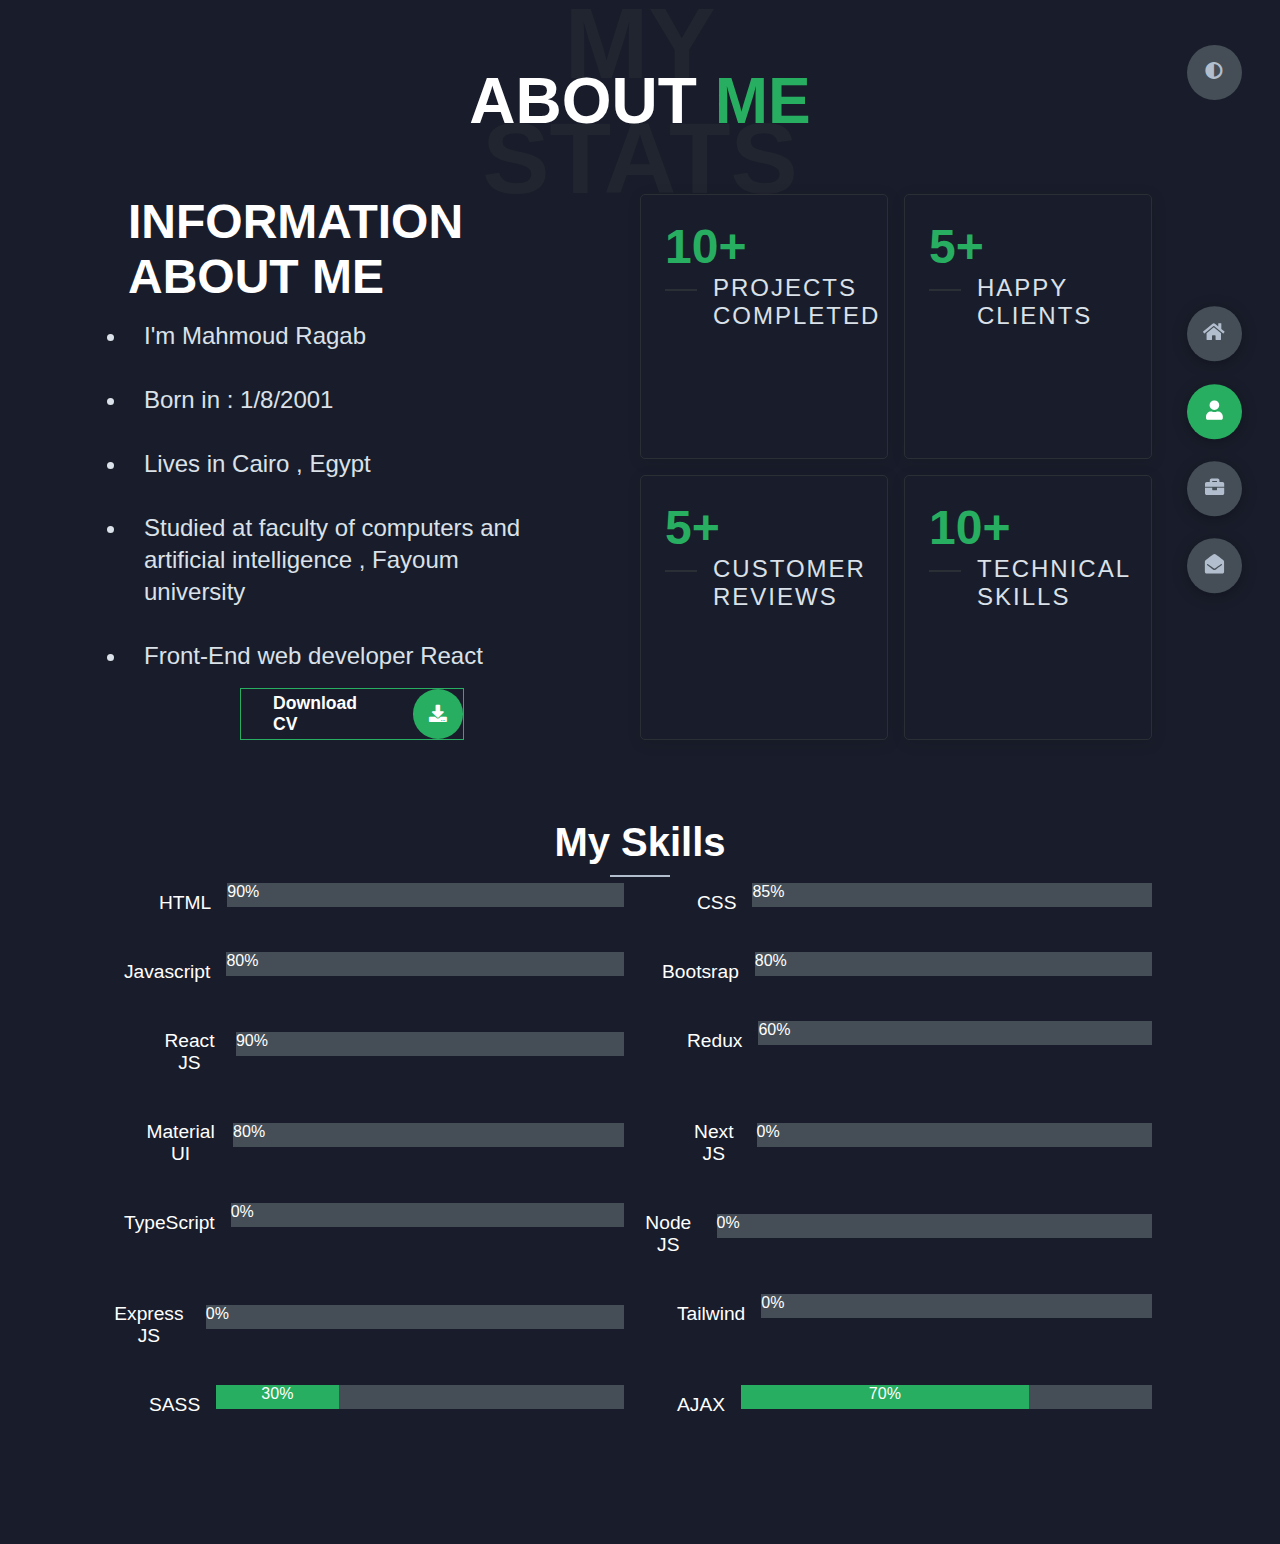
==== about.html @ 5425aca1 "create" ====
<!DOCTYPE html>
<html lang="en">
  <head>
    <meta charset="UTF-8" />
    <meta http-equiv="X-UA-Compatible" content="IE=edge" />
    <meta name="viewport" content="width=device-width, initial-scale=1.0" />
    <title>Portfolio</title>
    <link
      href="https://cdn.jsdelivr.net/npm/bootstrap@5.1.3/dist/css/bootstrap.min.css"
      rel="stylesheet"
      integrity="sha384-1BmE4kWBq78iYhFldvKuhfTAU6auU8tT94WrHftjDbrCEXSU1oBoqyl2QvZ6jIW3"
      crossorigin="anonymous"
    />
    <link rel="stylesheet" href="css/all.css" />
    <link rel="stylesheet" href="css/all.css" />
    <link rel="stylesheet" href="css/sass/about/about.css" />
  </head>
  <body class="main-content">
    <!-- Main -->
    <main>
      <section class="sec2 section">
        <div class="main-title">
          <h2>
            <span class="bg-text"
              >MY <br />
              STATS</span
            >
            About <span class="me">me</span>
          </h2>
        </div>
        <!-- End main-title -->

        <div class="about-container">
          <div class="left-about">
            <h4>Information About Me</h4>
            <ul>
              <li>I'm <span>Mahmoud Ragab</span></li>
              <li>Born in : 1/8/2001</li>
              <li>Lives in Cairo , Egypt</li>
              <li>
                Studied at faculty of computers and artificial intelligence ,
                Fayoum university
              </li>
              <li>Front-End web developer React</li>
            </ul>
            <div class="down-cv about-down-cv">
              <a
                href="files/Ahmed Hossam.pdf"
                class="rounded-pill"
                download="Ahmed Hossam"
              >
                <span class="button-text">Download CV</span>
                <span class="button-icon"><i class="fas fa-download"></i></span>
              </a>
            </div>
            <!-- End  btn-cont -->
          </div>
          <!-- End left-about -->
          <div class="right-about">
            <div class="about-item">
              <div class="about-text">
                <p class="larg-text">10+</p>
                <p class="small-text">
                  Projects <br />
                  Completed
                </p>
              </div>
              <!--End about-text  -->
            </div>
            <!-- End about-item -->

            <div class="about-item">
              <div class="about-text">
                <p class="larg-text">5+</p>
                <p class="small-text">
                  Happy <br />
                  Clients
                </p>
              </div>
              <!--End about-text  -->
            </div>
            <!-- End about-item -->
            <div class="about-item">
              <div class="about-text">
                <p class="larg-text">5+</p>
                <p class="small-text">
                  Customer <br />
                  Reviews
                </p>
              </div>
              <!--End about-text  -->
            </div>
            <!-- End about-item -->

            <div class="about-item">
              <div class="about-text">
                <p class="larg-text">10+</p>
                <p class="small-text">
                  Technical <br />
                  Skills
                </p>
              </div>
              <!--End about-text  -->
            </div>
            <!-- End about-item -->
          </div>
          <!-- End  right-about-->
        </div>
        <!--  about-container-->
        <div class="about-stats">
          <h4 class="stats-title">My Skills <span></span></h4>
          <div class="progress-bars">
            <div class="prog-bar">
              <div class="progress-con">
                <p style="margin-left: 15px">HTML</p>
                <div class="progress">
                  <span class="html" id="html"> 90%</span>
                </div>
                <!-- progress -->
              </div>
              <!-- progress-con -->
            </div>
            <!-- progress-bar -->

            <div class="prog-bar">
              <div class="progress-con">
                <p style="margin-left: 25px">CSS</p>
                <div class="progress">
                  <span id="css"> 85%</span>
                </div>
                <!-- progress -->
              </div>
              <!-- progress-con -->
            </div>
            <!-- progress-bar -->

            <div class="prog-bar">
              <div class="progress-con">
                <p>Javascript</p>
                <div class="progress">
                  <span id="javascript"> 80%</span>
                </div>
                <!-- progress -->
              </div>
              <!-- progress-con -->
            </div>
            <!-- progress-bar -->

            <div class="prog-bar">
              <div class="progress-con">
                <p style="margin-left: -10px">Bootsrap</p>
                <div class="progress">
                  <span id="bootstrap"> 80%</span>
                </div>
                <!-- progress -->
              </div>
              <!-- progress-con -->
            </div>
            <!-- progress-bar -->

            <div class="prog-bar">
              <div class="progress-con">
                <p style="margin-left: 15px">React JS</p>
                <div class="progress">
                  <span id="sass"> 90%</span>
                </div>
                <!-- progress -->
              </div>
              <!-- progress-con -->
            </div>
            <!-- progress-bar -->

            <div class="prog-bar">
              <div class="progress-con">
                <p style="margin-left: 15px">Redux</p>
                <div class="progress">
                  <span id="react"> 60%</span>
                </div>
                <!-- progress -->
              </div>
              <!-- progress-con -->
            </div>
            <!-- progress-bar -->

            <div class="prog-bar">
              <div class="progress-con">
                <p style="margin-left: 0px">Material UI</p>
                <div class="progress">
                  <span id="tailwind"> 80%</span>
                </div>
                <!-- progress -->
              </div>
              <!-- progress-con -->
            </div>
            <!-- progress-bar -->

            <div class="prog-bar">
              <div class="progress-con">
                <p style="margin-left: 15px">Next JS</p>
                <div class="progress">
                  <span id="redux"> 0%</span>
                </div>
                <!-- progress -->
              </div>
              <!-- progress-con -->
            </div>
            <!-- progress-bar -->

            <div class="prog-bar">
              <div class="progress-con">
                <p style="margin-left: -20px">TypeScript</p>
                <div class="progress">
                  <span id="type"> 0%</span>
                </div>
                <!-- progress -->
              </div>
              <!-- progress-con -->
            </div>
            <!-- progress-bar -->

            <div class="prog-bar">
              <div class="progress-con">
                <p style="padding-left: 0">Node JS</p>
                <div class="progress">
                  <span id="next"> 0%</span>
                </div>
                <!-- progress -->
              </div>
              <!-- progress-con -->
            </div>
            <!-- progress-bar -->
            <div class="prog-bar">
              <div class="progress-con">
                <p style="padding-left: 0">Express JS</p>
                <div class="progress">
                  <span id="next"> 0%</span>
                </div>
                <!-- progress -->
              </div>
              <!-- progress-con -->
            </div>
            <!-- progress-bar -->

            <div class="prog-bar">
              <div class="progress-con">
                <p style="margin-left: 5px">Tailwind</p>
                <div class="progress">
                  <span id="next"> 0%</span>
                </div>
                <!-- progress -->
              </div>
              <!-- progress-con -->
            </div>
            <!-- progress-bar -->

            <div class="prog-bar">
              <div class="progress-con">
                <p style="margin-left: 5px">SASS</p>
                <div class="progress">
                  <span
                    id="next"
                    style="
                      position: absolute;
                      text-align: center;
                      top: 0;
                      left: 0;
                      height: 100%;
                      background-color: var(--color-secondary);
                      transition: 0.5s;
                      width: 30% !important;
                      font-size: 1rem;
                    "
                  >
                    30%</span
                  >
                </div>
                <!-- progress -->
              </div>
              <!-- progress-con -->
            </div>
            <!-- progress-bar -->

            <div class="prog-bar">
              <div class="progress-con">
                <p style="margin-left: 5px">AJAX</p>
                <div class="progress">
                  <span
                    id="next"
                    style="
                      position: absolute;
                      text-align: center;
                      top: 0;
                      left: 0;
                      height: 100%;
                      background-color: var(--color-secondary);
                      transition: 0.5s;
                      width: 70% !important;
                      font-size: 1rem;
                    "
                  >
                    70%</span
                  >
                </div>
                <!-- progress -->
              </div>
              <!-- progress-con -->
            </div>
            <!-- progress-bar -->
          </div>
          <!-- progress-bars -->
        </div>
        <!-- about-stats -->
      </section>
      <!-- about -->
    </main>
    <!-- End of main section -->

    <!-- controls buttons -->
    <div class="controls">
      <div class="control control-1" id="home">
        <i class="fas fa-home"></i>
      </div>
      <!-- End of home -->
      <div class="control control-2 active-btn" id="about">
        <i class="fas fa-user"></i>
      </div>
      <!-- End of about -->
      <div class="control control-3" id="portfolio">
        <i class="fas fa-briefcase"></i>
      </div>
      <!-- End of portfolio  -->
      <div class="control control-4" id="contact">
        <i class="fas fa-envelope-open"></i>
      </div>
      <!-- End of contact -->
    </div>
    <!-- End of controls -->
    <div class="theme-btn">
      <i class="fas fa-adjust"></i>
    </div>

    <script
      src="https://cdn.jsdelivr.net/npm/bootstrap@5.1.3/dist/js/bootstrap.bundle.min.js"
      integrity="sha384-ka7Sk0Gln4gmtz2MlQnikT1wXgYsOg+OMhuP+IlRH9sENBO0LRn5q+8nbTov4+1p"
      crossorigin="anonymous"
    ></script>
    <script src="js/script.js"></script>
    <script src="js/about.js"></script>
  </body>
</html>
---- css/sass/about/about.css ----
@media screen and (max-width: 450px) {
  .sec2 {
    padding: 4rem 0rem;
    width: 100% !important;
  }
  .sec2 .main-title h2 {
    font-size: 3rem !important;
  }
  .sec2 .main-title h2 .bg-text {
    font-size: 4.5rem;
  }
  .sec2 .about-container {
    padding-top: 4.5rem !important;
    padding-bottom: 5rem;
    grid-template-columns: repeat(1, 1fr) !important;
  }
  .sec2 .about-container .left-about {
    width: 100% !important;
    padding: 0.5rem 2rem;
  }
  .sec2 .about-container .left-about li {
    padding: 0rem 1rem !important;
    font-size: 1rem !important;
  }
  .sec2 .about-container .left-about h4 {
    font-size: 1.2rem !important;
  }
  .sec2 .about-container .left-about .about-down-cv {
    margin-left: 50%;
    transform: translateX(-50%);
    margin-bottom: 2rem;
  }
  .sec2 .about-container .left-about .about-down-cv a .button-text {
    padding: 0 1rem;
    font-size: 0.7rem;
  }
  .sec2 .about-container .left-about .about-down-cv a .button-icon {
    padding: 0.4rem;
  }
  .sec2 .about-container .right-about {
    grid-template-columns: repeat(1, 1fr) !important;
    grid-gap: 1rem !important;
    padding: 1rem 4rem;
  }
  .sec2 .about-container .right-about .about-item {
    border-radius: 10px !important;
  }
  .sec2 .about-container .right-about .about-item .about-text {
    padding: 1.5rem;
    display: flex;
    flex-direction: column;
  }
  .sec2 .about-container .right-about .about-item .about-text .larg-text {
    font-size: 3rem !important;
  }
  .sec2 .about-container .right-about .about-item .about-text .small-text {
    padding-left: 1.5rem;
    font-size: 1.5rem !important;
  }
  .sec2 .about-stats .stats-title {
    font-size: 2rem;
  }
  .sec2 .about-stats .stats-title span {
    width: 100px;
    margin-left: calc(50% - 50px);
  }
  .sec2 .about-stats .progress-bars {
    grid-template-columns: repeat(1, 1fr) !important;
    grid-gap: 1rem;
  }
  .sec2 .about-stats .progress-bars .prog-bar .progress-con {
    margin: 0 2rem;
  }
  .sec2 .about-stats .progress-bars .prog-bar .progress-con p {
    font-size: 1.2rem;
    padding-top: 15px;
    padding-left: 1rem;
    margin-left: -20px;
  }
  .sec2 .about-stats .progress-bars .prog-bar .progress-con .progress {
    width: 100%;
    height: 1.5rem;
    background-color: var(--color-grey-4);
    margin-left: 1rem;
  }
}
@media screen and (min-width: 451px) and (max-width: 800px) {
  .sec2 {
    padding: 4rem 0rem;
    width: 100% !important;
  }
  .sec2 .main-title h2 {
    font-size: 3.3rem !important;
  }
  .sec2 .main-title h2 .bg-text {
    font-size: 4.8rem;
  }
  .sec2 .about-container {
    padding-top: 4.5rem !important;
    padding-bottom: 5rem;
    grid-template-columns: repeat(1, 1fr) !important;
  }
  .sec2 .about-container .left-about {
    width: 100% !important;
    padding: 0.5rem 2rem;
  }
  .sec2 .about-container .left-about li {
    padding: 0rem 1rem !important;
    font-size: 1.5rem !important;
  }
  .sec2 .about-container .left-about h4 {
    font-size: 2rem !important;
  }
  .sec2 .about-container .left-about .about-down-cv {
    margin-bottom: 2rem;
  }
  .sec2 .about-container .left-about .about-down-cv a .button-text {
    padding: 0 1rem;
    font-size: 1rem;
  }
  .sec2 .about-container .left-about .about-down-cv a .button-icon {
    padding: 0.8rem;
  }
  .sec2 .about-container .right-about {
    grid-template-columns: repeat(1, 1fr) !important;
    grid-gap: 1rem !important;
    padding: 1rem 4rem;
  }
  .sec2 .about-container .right-about .about-item {
    border-radius: 10px !important;
  }
  .sec2 .about-container .right-about .about-item .about-text {
    padding: 1.5rem;
    display: flex;
    flex-direction: column;
  }
  .sec2 .about-container .right-about .about-item .about-text .larg-text {
    font-size: 3rem !important;
  }
  .sec2 .about-container .right-about .about-item .about-text .small-text {
    padding-left: 1.5rem;
    font-size: 1.5rem !important;
  }
}
@media screen and (max-width: 1200px) and (min-width: 801px) {
  .sec2 {
    padding: 4rem 0rem;
    width: 100% !important;
  }
  .sec2 .main-title h2 {
    font-size: 4rem !important;
  }
  .sec2 .main-title h2 .bg-text {
    font-size: 5.5rem;
  }
  .sec2 .about-container {
    padding-top: 4.5rem !important;
    padding-bottom: 5rem;
    grid-template-columns: repeat(1, 1fr) !important;
  }
  .sec2 .about-container .left-about {
    width: 100% !important;
    padding: 0.5rem 2rem;
  }
  .sec2 .about-container .left-about li {
    padding: 0rem 1rem !important;
    font-size: 1.5rem !important;
  }
  .sec2 .about-container .left-about h4 {
    font-size: 2rem !important;
  }
  .sec2 .about-container .left-about .about-down-cv {
    margin-bottom: 2rem;
  }
  .sec2 .about-container .left-about .about-down-cv a .button-text {
    padding: 0 1rem;
    font-size: 1rem;
  }
  .sec2 .about-container .left-about .about-down-cv a .button-icon {
    padding: 0.8rem;
  }
  .sec2 .about-container .right-about {
    grid-template-columns: repeat(2, 1fr) !important;
    grid-gap: 1rem !important;
    padding: 1rem 4rem;
  }
  .sec2 .about-container .right-about .about-item {
    border-radius: 10px !important;
  }
  .sec2 .about-container .right-about .about-item .about-text {
    padding: 1.5rem;
    display: flex;
    flex-direction: column;
  }
  .sec2 .about-container .right-about .about-item .about-text .larg-text {
    font-size: 3.5rem !important;
  }
  .sec2 .about-container .right-about .about-item .about-text .small-text {
    padding-left: 1.5rem;
    font-size: 1.5rem !important;
  }
  .sec2 .about-stats .stats-title {
    font-size: 2rem;
  }
  .sec2 .about-stats .stats-title span {
    width: 100px;
    margin-left: calc(50% - 50px);
  }
  .sec2 .about-stats .progress-bars {
    grid-template-columns: repeat(2, 1fr) !important;
    grid-gap: 1rem;
  }
  .sec2 .about-stats .progress-bars .prog-bar .progress-con {
    margin: 0 2rem;
  }
  .sec2 .about-stats .progress-bars .prog-bar .progress-con p {
    font-size: 1.2rem;
    padding-top: 15px;
    padding-left: 1rem;
    margin-left: -20px;
  }
  .sec2 .about-stats .progress-bars .prog-bar .progress-con .progress {
    width: 100%;
    height: 1.5rem;
    background-color: var(--color-grey-4);
    margin-left: 1rem;
  }
}
.controls {
  position: fixed;
  right: 3%;
  display: flex;
  flex-direction: column;
  transform: translateY(-50%);
  z-index: 10;
  top: 50%;
  align-items: center;
  justify-content: center;
  text-align: center;
}
.controls .active-btn {
  background-color: var(--color-secondary) !important;
  transition: all 0.4s ease-in-out;
}
.controls .active-btn i {
  color: var(--color-white) !important;
}
.controls .control {
  padding: 1rem;
  background-color: var(--color-grey-4);
  height: 55px;
  width: 55px;
  border-radius: 50%;
  margin: 0.7rem 0;
  box-shadow: var(--box-shadow-1);
  cursor: pointer;
  transition: 0.2s;
}
.controls .control:active {
  transform: translateY(-5px);
}
.controls .control i {
  font-size: 1.2rem;
  color: var(--color-grey-2);
  transition: 0.5;
}

@media (max-width: 767px) {
  .controls {
    top: auto;
    bottom: 0;
    flex-direction: row;
    justify-content: center;
    left: 50%;
    transform: translateX(-50%);
    background-color: var(--color-grey-5);
    width: 100%;
  }
  .controls .control {
    margin: 1rem 0.5rem;
  }
}
body {
  background-color: var(--color-primary);
  font-family: "poppins", sans-serif;
  font-size: 1.1rem;
  color: var(--color-white);
  transition: all 0.4s ease-in-out;
  position: relative;
}

a {
  display: inline-block;
  text-decoration: none;
  color: inherit;
  font-family: inherit;
}

* {
  margin: 0;
  padding: 0;
  box-sizing: border-box;
}

:root {
  --color-primary: #191d2b;
  --color-secondary: #27AE60;
  --color-white: #FFFFFF;
  --color-black: #000;
  --color-grey0: #f8f8f8;
  --color-grey-1: #dbe1e8;
  --color-grey-2: #b2becd;
  --color-grey-3: #6c7983;
  --color-grey-4: #454e56;
  --color-grey-5: #2a2e35;
  --color-grey-6: #12181b;
  --br-sm-2: 14px;
  --box-shadow-1: 0 3px 15px rgba(0,0,0,.3);
}

.light-mode {
  --color-primary: #FFFFFF;
  --color-secondary: #FAED55;
  --color-white: #454e56;
  --color-grey-1: #6c7983;
  --color-grey-2: #6c7983;
  --color-grey-5: #aba6a641;
}

.section {
  -webkit-animation: scaleAnimation 1s ease-in-out;
          animation: scaleAnimation 1s ease-in-out;
  min-height: 100vh;
}
@-webkit-keyframes scaleAnimation {
  0% {
    transform: translateY(-100%) scaleY(0);
  }
  100% {
    transform: translateY(0%) scaleY(1);
  }
}
@keyframes scaleAnimation {
  0% {
    transform: translateY(-100%) scaleY(0);
  }
  100% {
    transform: translateY(0%) scaleY(1);
  }
}

.main-title {
  text-align: center;
}
.main-title h2 {
  position: relative;
  text-transform: uppercase;
  font-size: 4rem;
  font-weight: 700;
}
.main-title h2 .me {
  color: var(--color-secondary);
}
.main-title h2 .bg-text {
  position: absolute;
  top: 50%;
  left: 50%;
  color: var(--color-grey-5);
  transition: 0.4s;
  z-index: -1;
  transform: translate(-50%, -50%);
  font-weight: 800;
  font-size: 6.3rem;
  opacity: 0.5;
}

.theme-btn {
  position: fixed;
  right: 3%;
  top: 5%;
  padding: 1rem;
  background-color: var(--color-grey-4);
  width: 55px;
  height: 55px;
  border-radius: 50%;
  text-align: center;
  cursor: pointer;
  transition: 0.1s;
}
.theme-btn:active {
  transform: translateY(-5px);
}
.theme-btn i {
  font-size: 1.4;
  color: var(--color-grey-2);
}

.sec2 {
  padding: 4rem 0rem;
  width: 80%;
  margin: auto;
  display: block;
  -webkit-animation: scaleAnimation 1s ease-in-out;
          animation: scaleAnimation 1s ease-in-out;
}
.sec2 .main-title h2 {
  font-size: 4rem;
}
.sec2 .about-container {
  padding-top: 3.5rem;
  padding-bottom: 5rem;
  display: grid;
  grid-template-columns: repeat(2, 1fr);
}
.sec2 .about-container .right-about {
  display: grid;
  width: 100%;
  grid-template-columns: repeat(2, 1fr);
  grid-gap: 1rem;
}
.sec2 .about-container .right-about .about-item {
  border: 1px solid var(--color-grey-5);
  border-radius: 5px;
  transition: 0.4s;
  min-height: 200px;
  min-width: 200px;
  box-shadow: 1px 3px 15px rgba(0, 0, 0, 0.1);
}
.sec2 .about-container .right-about .about-item:hover {
  cursor: default;
  transform: translateY(-5px);
  border: 1px solid var(--color-secondary);
  box-shadow: 1px 3px 15px rgba(0, 0, 0, 0.32);
}
.sec2 .about-container .right-about .about-item .about-text {
  padding: 1.5rem;
  display: flex;
  flex-direction: column;
}
.sec2 .about-container .right-about .about-item .about-text .larg-text {
  font-size: 3rem;
  font-weight: 700;
  color: var(--color-secondary);
}
.sec2 .about-container .right-about .about-item .about-text .small-text {
  padding-left: 3rem;
  position: relative;
  text-transform: uppercase;
  font-size: 1.5rem;
  color: var(--color-grey-1);
  letter-spacing: 2px;
}
.sec2 .about-container .right-about .about-item .about-text .small-text::before {
  position: absolute;
  content: "";
  left: 0;
  top: 15px;
  width: 2rem;
  height: 2px;
  background-color: var(--color-grey-5);
}
.sec2 .about-container .left-about {
  padding-right: 4rem;
}
.sec2 .about-container .left-about li {
  line-height: 2rem;
  padding: 1rem;
  color: var(--color-grey-1);
  font-size: 1.5rem;
}
.sec2 .about-container .left-about h4 {
  font-size: 3rem;
  text-transform: uppercase;
}
.sec2 .about-container .left-about .about-down-cv {
  margin-left: 50%;
  transform: translateX(-50%);
}

.about-stats {
  padding-bottom: 4rem;
}
.about-stats .stats-title {
  text-align: center;
  font-size: 2.5rem;
}
.about-stats .stats-title span {
  display: block;
  background-color: var(--color-grey-2);
  height: 2px;
  width: 120px;
  margin-left: calc(50% - 60px);
  transform: scaleX(0.5);
  margin-top: 10px;
  transition: 0.5s;
}
.about-stats .stats-title:hover span {
  transform: scaleX(1);
}
.about-stats .progress-bars {
  display: grid;
  grid-template-columns: repeat(2, 1fr);
  grid-gap: 2rem;
  background-color: transparent !important;
}
.about-stats .progress-bars .prog-bar {
  flex-direction: column;
  justify-content: space-between;
}
.about-stats .progress-bars .prog-bar .progress-con {
  display: flex;
  align-items: center;
}
.about-stats .progress-bars .prog-bar .progress-con p {
  font-size: 1.2rem;
  padding-top: 15px;
  text-align: center;
  padding-left: 1rem;
  margin-left: -20px;
}
.about-stats .progress-bars .prog-bar .progress-con .progress {
  width: 100%;
  height: 1.5rem;
  background-color: var(--color-grey-4);
  margin-left: 1rem;
  position: relative;
}
.about-stats .progress-bars .prog-bar .progress-con .progress span {
  position: absolute;
  text-align: center;
  top: 0;
  left: 0;
  height: 100%;
  background-color: var(--color-secondary);
  transition: 0.5s;
  width: 0%;
  font-size: 1rem;
}

.btn-cont {
  display: flex;
  align-items: flex-start;
}
.btn-cont .main-btn {
  border-radius: 30px;
  color: inherit;
  font-weight: 600;
  position: relative;
  border: 1px solid var(--color-secondary);
  display: flex;
  align-items: center;
  align-self: flex-end;
  overflow: hidden;
}
.btn-cont .main-btn .btn-text {
  padding: 0 2rem;
}
.btn-cont .main-btn .btn-icon {
  background-color: var(--color-secondary);
  display: flex;
  align-items: center;
  justify-content: center;
  border-radius: 50%;
  padding: 1rem;
}
.btn-cont .main-btn::before {
  content: "";
  position: absolute;
  top: 0;
  right: 0;
  transform: translateX(100%);
  transition: 0.4s;
  z-index: -1;
}
.btn-cont .main-btn:hover {
  color: var(--color-grey-1);
}
.btn-cont .main-btn:hover::before {
  width: 100%;
  height: 100%;
  background-color: var(--color-secondary);
  transform: translateX(0);
}

.down-cv {
  display: flex;
}
.down-cv a {
  color: inherit;
  font-weight: 600;
  position: relative;
  border: 1px solid var(--color-secondary);
  display: flex;
  align-items: center;
  overflow: hidden;
  z-index: 2;
}
.down-cv a .button-text {
  padding: 0 2rem;
}
.down-cv a .button-icon {
  background-color: var(--color-secondary);
  display: flex;
  align-items: center;
  justify-content: center;
  border-radius: 50%;
  padding: 1rem;
}
.down-cv a::after {
  position: absolute;
  display: flex;
  align-items: center;
  justify-content: center;
  content: "";
  background-color: var(--color-secondary);
  width: 100%;
  height: 100%;
  transform: translateX(100%);
  transition: 0.5s;
  z-index: -1;
  top: 0;
  right: 0;
}
.down-cv a:hover {
  color: var(--color-grey-1);
  z-index: 6;
}
.down-cv a:hover:hover::after {
  transform: translate(0);
}/*# sourceMappingURL=about.css.map */
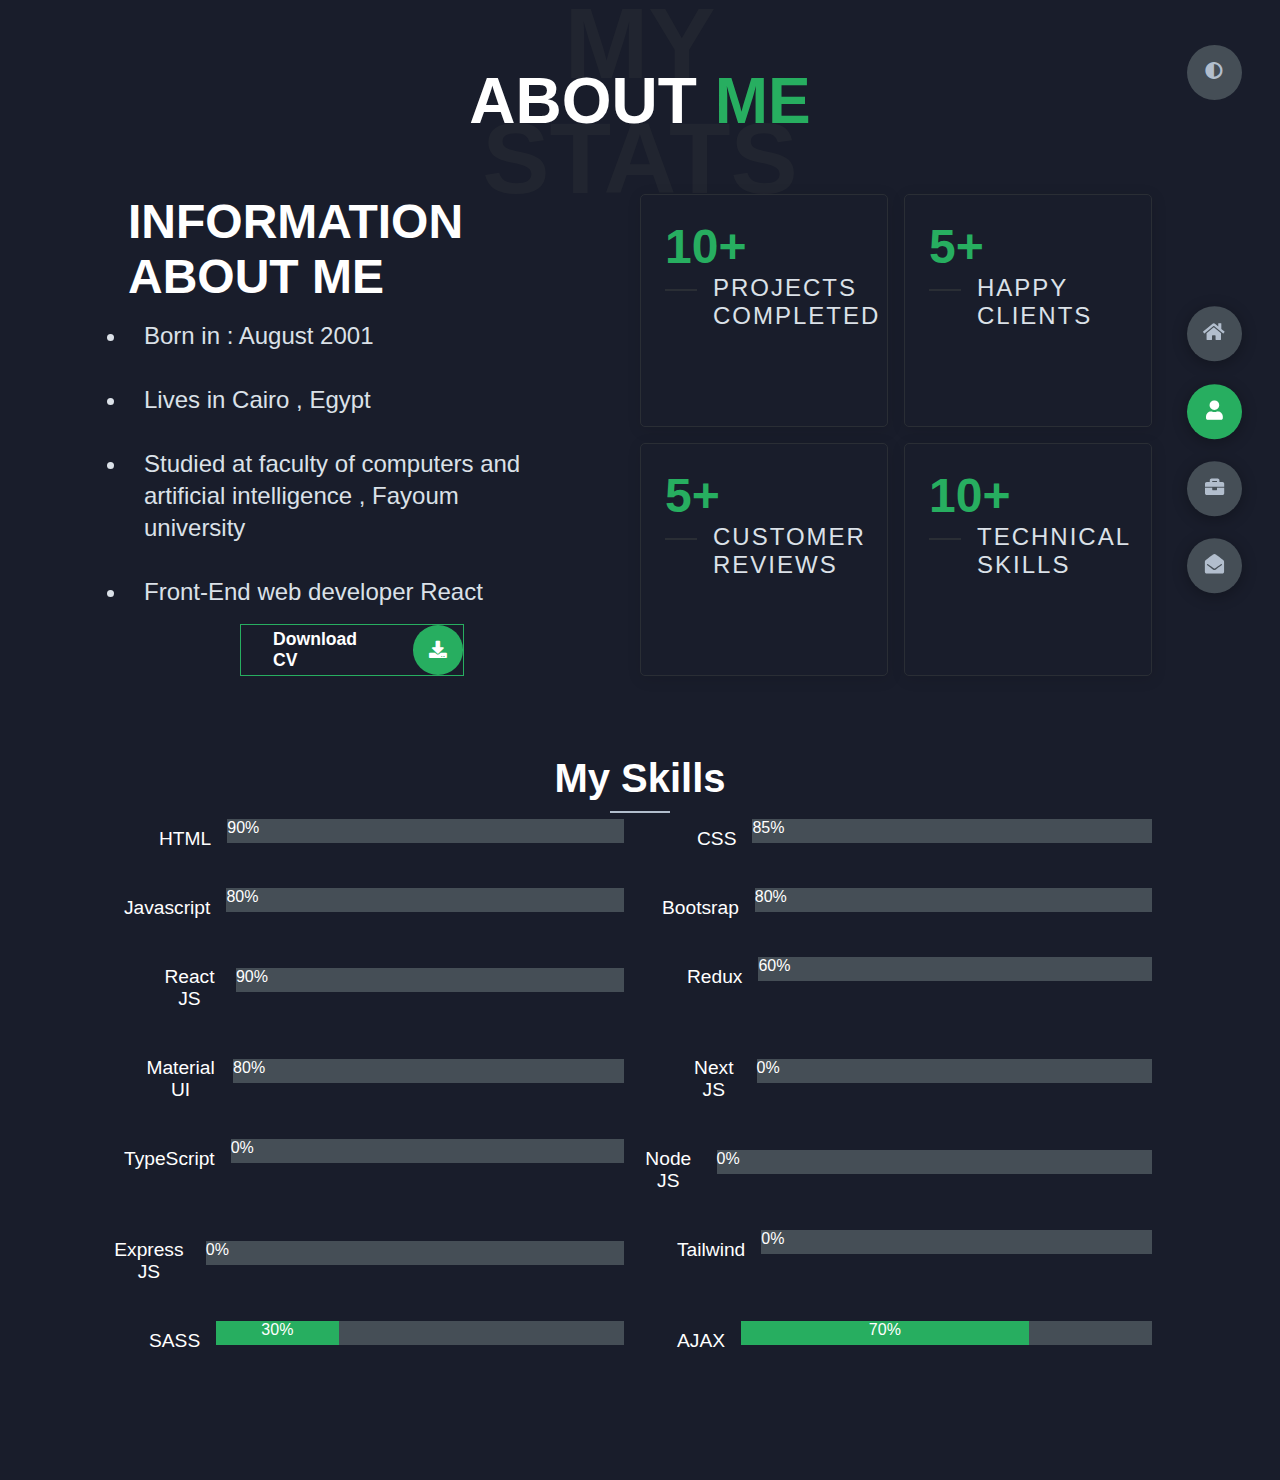
==== commit c9bbe4df: "create" ====
--- a/about.html
+++ b/about.html
@@ -34,8 +34,9 @@
           <div class="left-about">
             <h4>Information About Me</h4>
             <ul>
-              <li>I'm <span>Mahmoud Ragab</span></li>
-              <li>Born in : 1/8/2001</li>
+              <!-- <li>I'm <span>Mahmoud Ragab</span></li> -->
+              <!-- <li>Born in : 1/8/2001</li> -->
+              <li>Born in : August 2001</li>
               <li>Lives in Cairo , Egypt</li>
               <li>
                 Studied at faculty of computers and artificial intelligence ,
@@ -45,9 +46,10 @@
             </ul>
             <div class="down-cv about-down-cv">
               <a
-                href="files/Ahmed Hossam.pdf"
+                href="files/Mahmoud's Resume.pdf"
                 class="rounded-pill"
-                download="Ahmed Hossam"
+                download="Mahmoud's Resume"
+                target="_blank"
               >
                 <span class="button-text">Download CV</span>
                 <span class="button-icon"><i class="fas fa-download"></i></span>
--- a/css/sass/about/about.css
+++ b/css/sass/about/about.css
@@ -304,8 +304,8 @@
 
 :root {
   --color-primary: #191d2b;
-  --color-secondary: #27AE60;
-  --color-white: #FFFFFF;
+  --color-secondary: #27ae60;
+  --color-white: #ffffff;
   --color-black: #000;
   --color-grey0: #f8f8f8;
   --color-grey-1: #dbe1e8;
@@ -315,12 +315,13 @@
   --color-grey-5: #2a2e35;
   --color-grey-6: #12181b;
   --br-sm-2: 14px;
-  --box-shadow-1: 0 3px 15px rgba(0,0,0,.3);
+  --box-shadow-1: 0 3px 15px rgba(0, 0, 0, 0.3);
 }
 
 .light-mode {
-  --color-primary: #FFFFFF;
-  --color-secondary: #FAED55;
+  --color-primary: #ffffff;
+  /* --color-secondary: #FAED55; */
+  --color-secondary: #5aa9e6;
   --color-white: #454e56;
   --color-grey-1: #6c7983;
   --color-grey-2: #6c7983;
@@ -329,7 +330,7 @@
 
 .section {
   -webkit-animation: scaleAnimation 1s ease-in-out;
-          animation: scaleAnimation 1s ease-in-out;
+  animation: scaleAnimation 1s ease-in-out;
   min-height: 100vh;
 }
 @-webkit-keyframes scaleAnimation {
@@ -401,7 +402,7 @@
   margin: auto;
   display: block;
   -webkit-animation: scaleAnimation 1s ease-in-out;
-          animation: scaleAnimation 1s ease-in-out;
+  animation: scaleAnimation 1s ease-in-out;
 }
 .sec2 .main-title h2 {
   font-size: 4rem;
@@ -450,7 +451,12 @@
   color: var(--color-grey-1);
   letter-spacing: 2px;
 }
-.sec2 .about-container .right-about .about-item .about-text .small-text::before {
+.sec2
+  .about-container
+  .right-about
+  .about-item
+  .about-text
+  .small-text::before {
   position: absolute;
   content: "";
   left: 0;
@@ -627,4 +633,4 @@
 }
 .down-cv a:hover:hover::after {
   transform: translate(0);
-}/*# sourceMappingURL=about.css.map */+} /*# sourceMappingURL=about.css.map */
